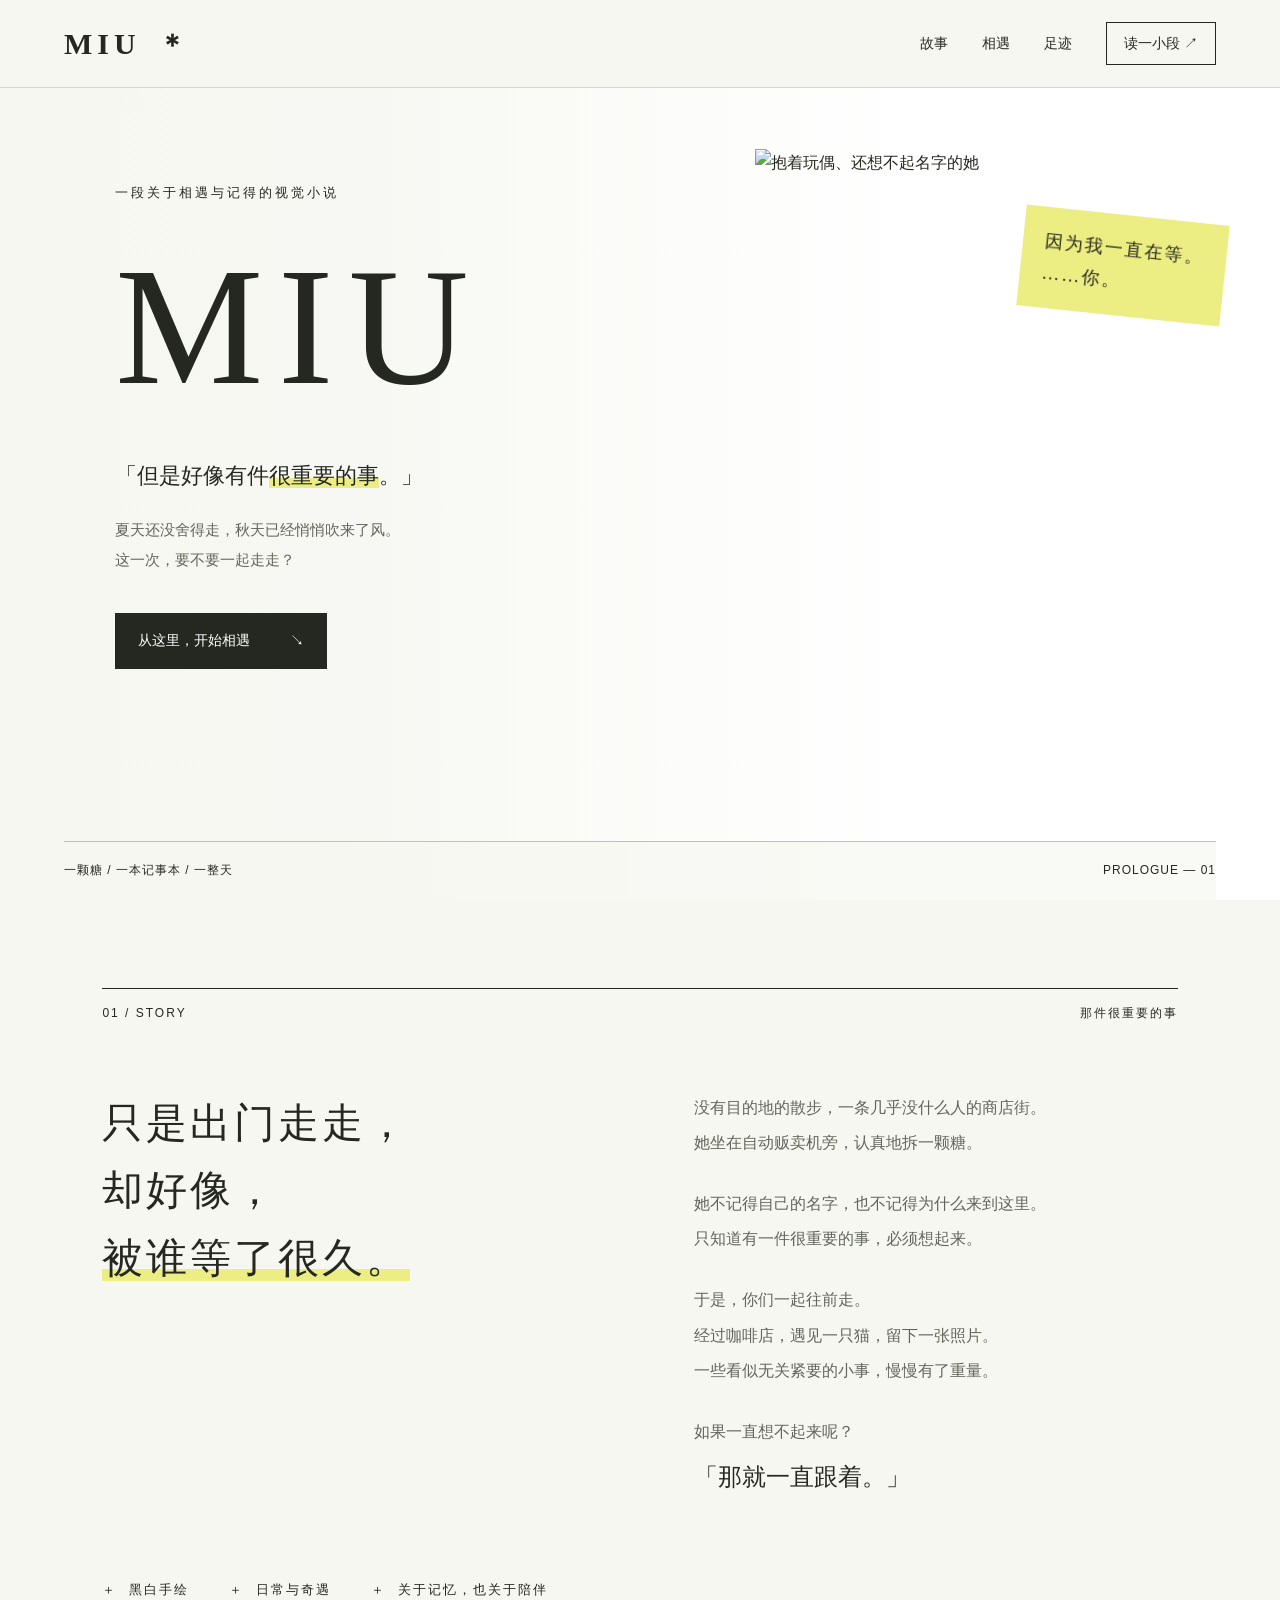
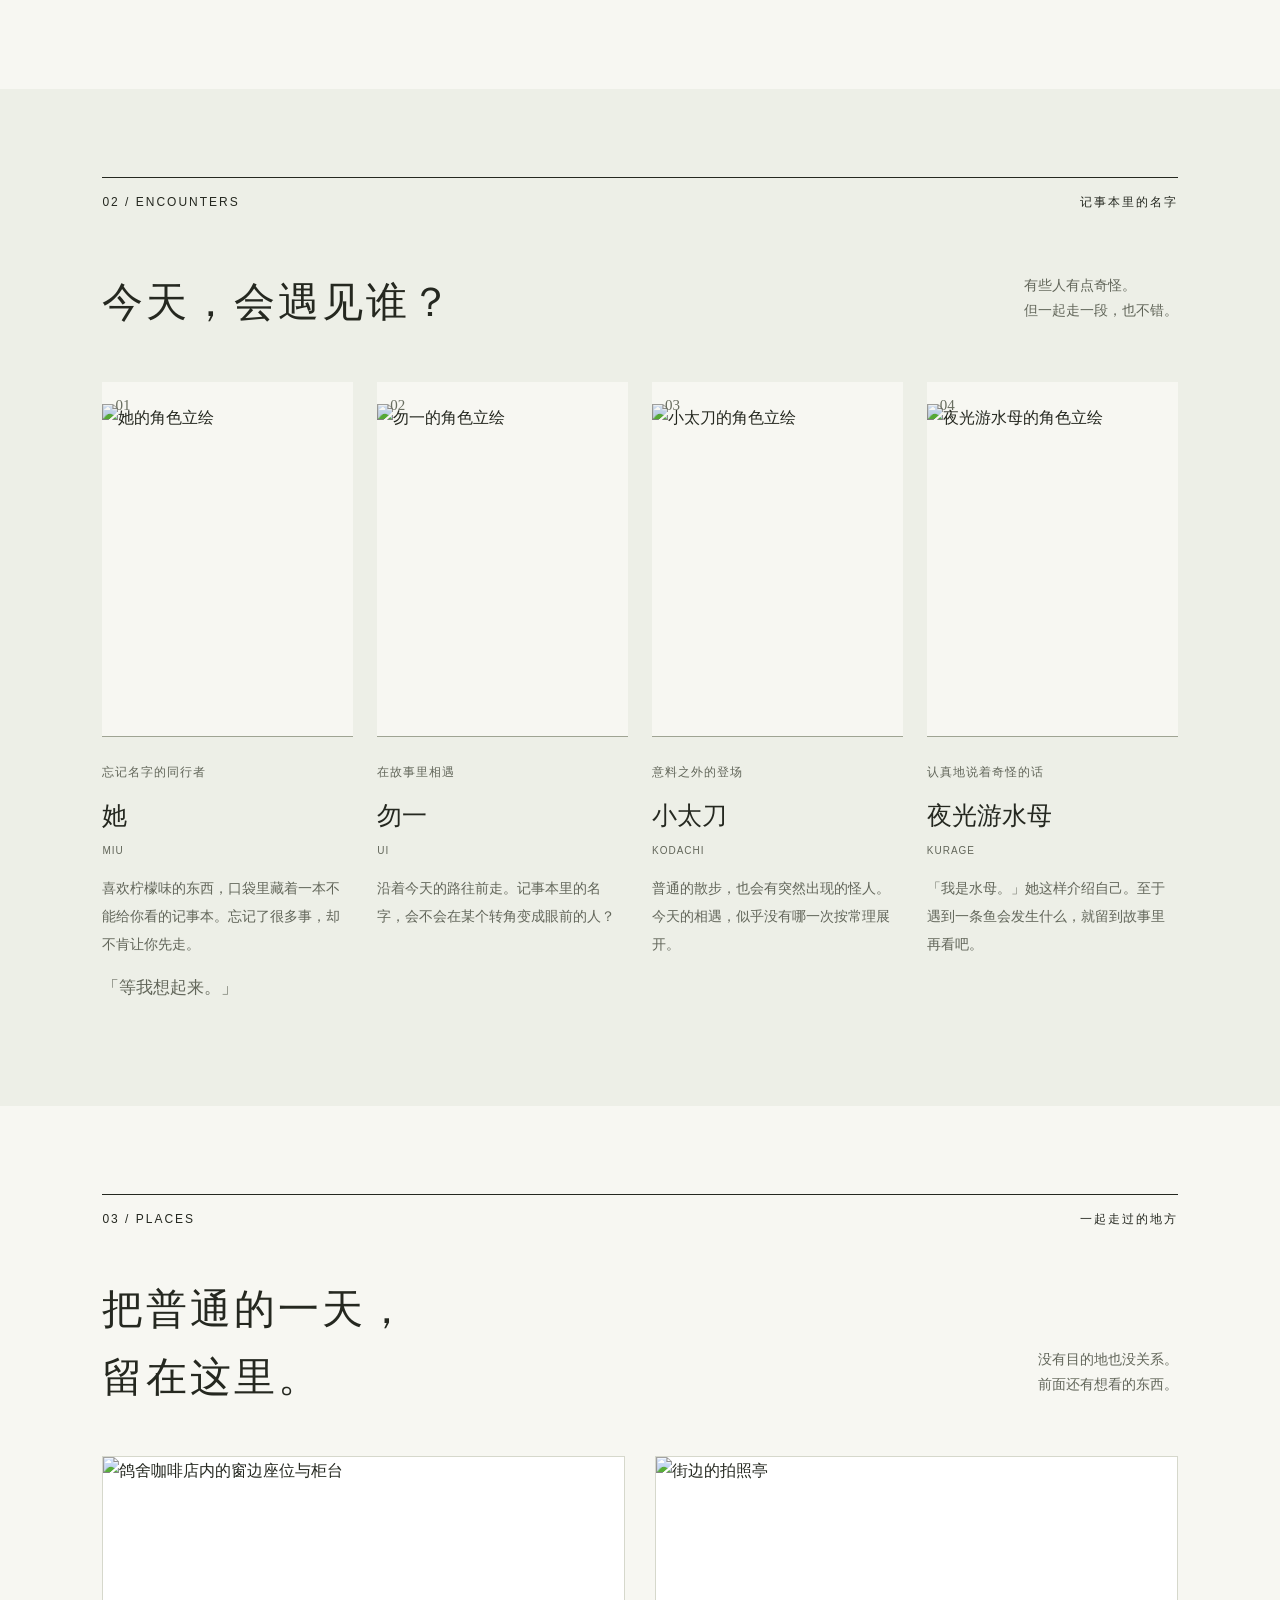
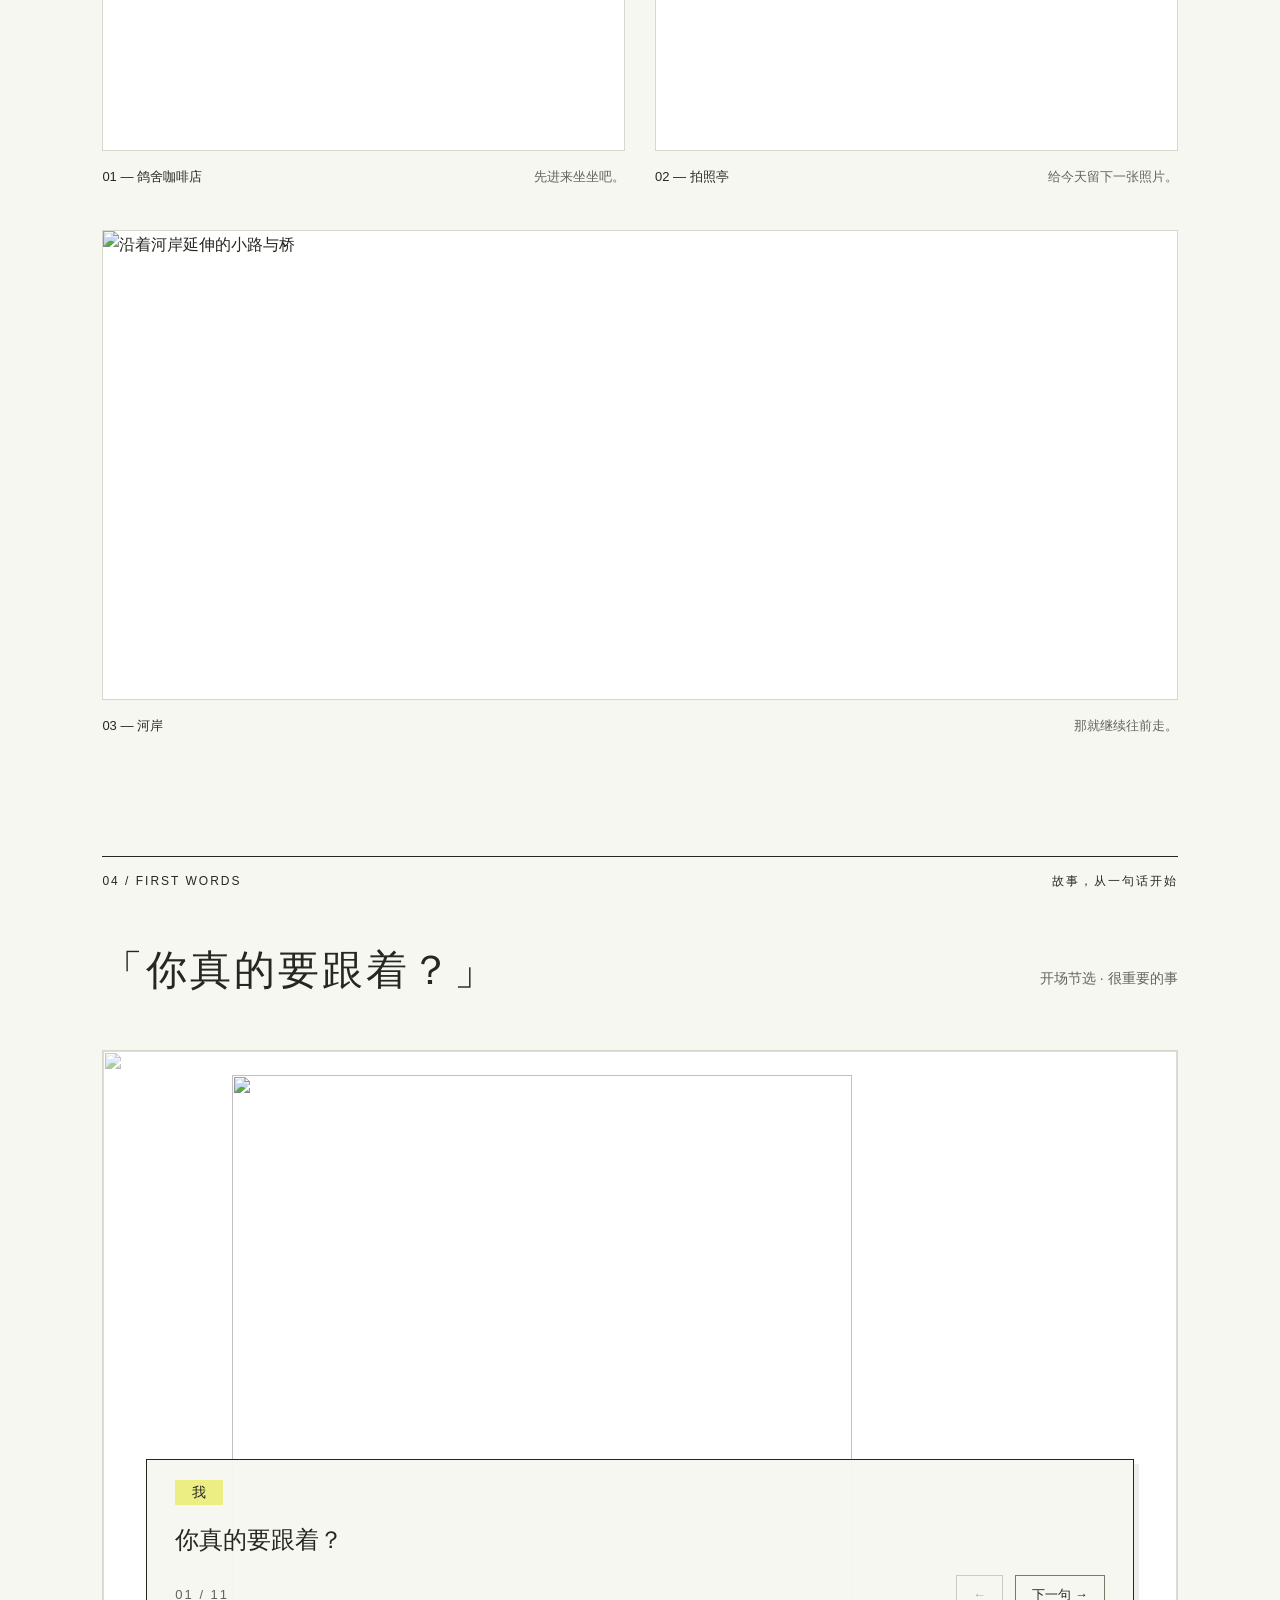
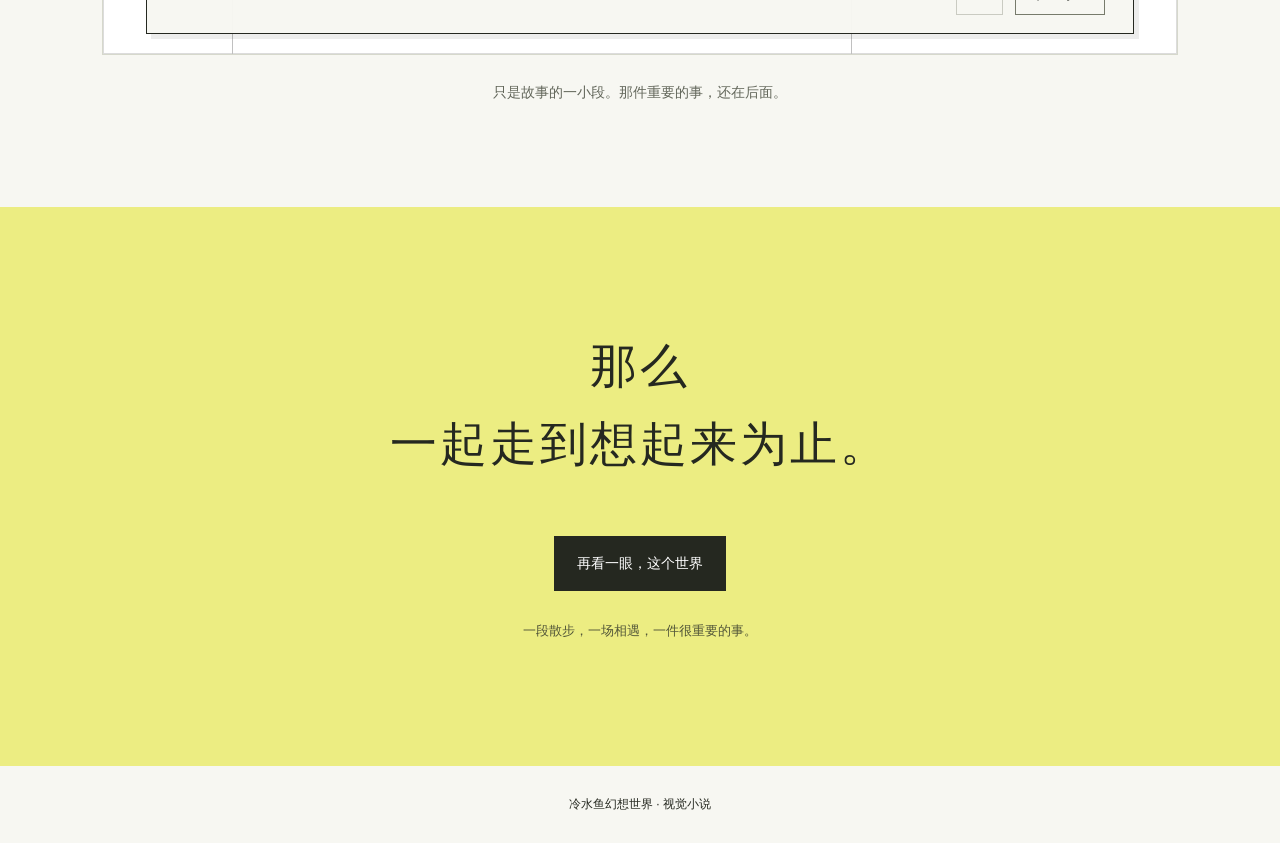
==== index.html @ dcd2b957 "Add MIU promotional website" ====
<!doctype html>
<html lang="zh-CN">
<head>
  <meta charset="UTF-8">
  <meta name="viewport" content="width=device-width, initial-scale=1">
  <meta name="description" content="《MIU》——一颗柠檬糖，一次没有目的地的散步，一件忘记了的、很重要的事。手绘视觉小说宣传页。">
  <meta name="theme-color" content="#f7f7f2">
  <title>MIU · 一件很重要的事</title>
  <link rel="stylesheet" href="style.css">
  <script src="script.js" defer></script>
</head>
<body>
  <a class="skip" href="#story">跳到故事介绍</a>
  <header class="header">
    <a class="brand" href="#home">MIU<i aria-hidden="true">＊</i></a>
    <nav aria-label="主导航"><a href="#story">故事</a><a href="#characters">相遇</a><a href="#scenes">足迹</a><a class="nav-read" href="#excerpt">读一小段 ↗</a></nav>
  </header>
  <main>
    <section class="hero" id="home" aria-labelledby="title">
      <img class="hero-street" src="assets/street.png" alt="安静的手绘商店街" fetchpriority="high" width="2560" height="1440">
      <div class="hero-copy"><p class="eyebrow">一段关于相遇与记得的视觉小说</p><h1 id="title">MIU</h1><p class="hero-line">「但是好像有件<span class="highlight">很重要的事</span>。」</p><p class="hero-sub">夏天还没舍得走，秋天已经悄悄吹来了风。<br>这一次，要不要一起走走？</p><a class="button" href="#story">从这里，开始相遇 <span>↘</span></a></div>
      <div class="hero-character"><span class="speech">因为我一直在等。<br><strong>……你。</strong></span><img src="assets/her.png" alt="抱着玩偶、还想不起名字的她" width="1440" height="2560" fetchpriority="high"></div>
      <div class="hero-bottom"><span>一颗糖 / 一本记事本 / 一整天</span><span>PROLOGUE — 01</span></div>
    </section>

    <section class="story section" id="story">
      <div class="section-label"><span>01 / STORY</span><span>那件很重要的事</span></div>
      <div class="story-grid"><h2>只是出门走走，<br>却好像，<br><em>被谁等了很久。</em></h2><div class="story-text"><p>没有目的地的散步，一条几乎没什么人的商店街。<br>她坐在自动贩卖机旁，认真地拆一颗糖。</p><p>她不记得自己的名字，也不记得为什么来到这里。<br>只知道有一件很重要的事，必须想起来。</p><p>于是，你们一起往前走。<br>经过咖啡店，遇见一只猫，留下一张照片。<br>一些看似无关紧要的小事，慢慢有了重量。</p><p class="story-end">如果一直想不起来呢？<br><strong>「那就一直跟着。」</strong></p></div></div>
      <div class="notes"><span>黑白手绘</span><span>日常与奇遇</span><span>关于记忆，也关于陪伴</span></div>
    </section>

    <section class="characters section" id="characters">
      <div class="section-label"><span>02 / ENCOUNTERS</span><span>记事本里的名字</span></div>
      <div class="section-heading"><h2>今天，会遇见谁？</h2><p>有些人有点奇怪。<br>但一起走一段，也不错。</p></div>
      <div class="character-grid">
        <article class="character"><div class="portrait"><span class="character-number">01</span><img src="assets/her.png" alt="她的角色立绘" width="1440" height="2560" loading="lazy"></div><div class="character-info"><span class="tag">忘记名字的同行者</span><h3>她 <small>MIU</small></h3><p>喜欢柠檬味的东西，口袋里藏着一本不能给你看的记事本。忘记了很多事，却不肯让你先走。</p><blockquote>「等我想起来。」</blockquote></div></article>
        <article class="character"><div class="portrait"><span class="character-number">02</span><img src="assets/wuyi.png" alt="勿一的角色立绘" width="1440" height="2560" loading="lazy"></div><div class="character-info"><span class="tag">在故事里相遇</span><h3>勿一 <small>UI</small></h3><p>沿着今天的路往前走。记事本里的名字，会不会在某个转角变成眼前的人？</p></div></article>
        <article class="character"><div class="portrait"><span class="character-number">03</span><img src="assets/kodachi.png" alt="小太刀的角色立绘" width="1440" height="2560" loading="lazy"></div><div class="character-info"><span class="tag">意料之外的登场</span><h3>小太刀 <small>KODACHI</small></h3><p>普通的散步，也会有突然出现的怪人。今天的相遇，似乎没有哪一次按常理展开。</p></div></article>
        <article class="character"><div class="portrait"><span class="character-number">04</span><img src="assets/jellyfish.png" alt="夜光游水母的角色立绘" width="1440" height="2560" loading="lazy"></div><div class="character-info"><span class="tag">认真地说着奇怪的话</span><h3>夜光游水母 <small>KURAGE</small></h3><p>「我是水母。」她这样介绍自己。至于遇到一条鱼会发生什么，就留到故事里再看吧。</p></div></article>
      </div>
    </section>

    <section class="scenes section" id="scenes">
      <div class="section-label"><span>03 / PLACES</span><span>一起走过的地方</span></div>
      <div class="section-heading"><h2>把普通的一天，<br>留在这里。</h2><p>没有目的地也没关系。<br>前面还有想看的东西。</p></div>
      <div class="scene-grid"><figure><img src="assets/cafe.png" alt="鸽舍咖啡店内的窗边座位与柜台" width="2560" height="1440" loading="lazy"><figcaption><span>01 — 鸽舍咖啡店</span><span>先进来坐坐吧。</span></figcaption></figure><figure><img src="assets/photo-booth.png" alt="街边的拍照亭" width="2560" height="1440" loading="lazy"><figcaption><span>02 — 拍照亭</span><span>给今天留下一张照片。</span></figcaption></figure><figure class="wide-scene"><img src="assets/river.png" alt="沿着河岸延伸的小路与桥" width="2560" height="1440" loading="lazy"><figcaption><span>03 — 河岸</span><span>那就继续往前走。</span></figcaption></figure></div>
    </section>

    <section class="excerpt section" id="excerpt">
      <div class="section-label"><span>04 / FIRST WORDS</span><span>故事，从一句话开始</span></div>
      <div class="section-heading"><h2>「你真的要跟着？」</h2><p>开场节选 · 很重要的事</p></div>
      <div class="novel"><img class="novel-bg" src="assets/street.png" alt="" width="2560" height="1440" loading="lazy"><img class="novel-her" src="assets/her.png" alt="" width="1440" height="2560" loading="lazy"><div class="dialogue"><div aria-live="polite" aria-atomic="true"><span id="speaker">我</span><p id="line">你真的要跟着？</p></div><div class="dialogue-controls"><span id="page">01 / 11</span><button id="previous" type="button" disabled aria-label="上一句">←</button><button id="next" type="button">下一句 →</button></div></div></div>
      <noscript><p>请启用 JavaScript 阅读完整的开场节选：从询问同行，到她决定一直跟着。</p></noscript>
      <p class="excerpt-note">只是故事的一小段。那件重要的事，还在后面。</p>
    </section>
    <section class="ending"><h2>那么<br>一起走到想起来为止。</h2><a class="button" href="#home">再看一眼，这个世界</a><p>一段散步，一场相遇，一件很重要的事。</p></section>
  </main>
  <footer><span>冷水鱼幻想世界 · 视觉小说</span></footer>
</body>
</html>
---- style.css ----
:root{--paper:#f7f7f2;--ink:#252820;--muted:#62665a;--yellow:#eced82;--line:#d6d8cc;--serif:"Songti SC","Noto Serif CJK SC","Source Han Serif SC","SimSun",serif}*{box-sizing:border-box}html{scroll-behavior:smooth;scroll-padding-top:90px}body{margin:0;color:var(--ink);background:var(--paper);font-family:"Microsoft YaHei","PingFang SC",sans-serif;font-size:16px;line-height:1.8}a{color:inherit;text-decoration:none}button{font:inherit;color:inherit;cursor:pointer}a,button{-webkit-tap-highlight-color:transparent}a:focus-visible,button:focus-visible{outline:3px solid #77791d;outline-offset:5px}::selection{background:var(--yellow)}.skip{position:fixed;top:-100px;left:15px;padding:10px;background:var(--yellow);z-index:20}.skip:focus{top:10px}.header{height:88px;padding:0 5%;display:flex;justify-content:space-between;align-items:center;border-bottom:1px solid var(--line);background:var(--paper);position:relative;z-index:3}.brand{font-family:var(--serif);font-weight:bold;font-size:22px;letter-spacing:2px;display:flex;align-items:baseline;gap:5px}.brand span{font-size:15px}.brand i{font-style:normal;font-size:28px;margin-left:12px}nav{display:flex;align-items:center;gap:34px;font-size:14px}nav a:hover{box-shadow:0 2px var(--ink)}.nav-read{border:1px solid var(--ink);padding:8px 17px}.hero{position:relative;min-height:740px;height:calc(100svh - 88px);max-height:1000px;overflow:hidden;background:#fff}.hero-street{position:absolute;width:100%;height:100%;object-fit:cover;opacity:.28;bottom:0}.hero:after{content:"";position:absolute;inset:0;background:linear-gradient(90deg,#f7f7f2 0%,#f7f7f2e8 30%,transparent 72%);pointer-events:none}.hero-copy{position:relative;z-index:2;margin-left:9%;padding-top:80px;width:55%}.eyebrow{font-size:13px;letter-spacing:3px}.hero h1{font-family:var(--serif);font-size:clamp(54px,5.6vw,90px);line-height:1.25;letter-spacing:8px;font-weight:500;margin:32px 0}.hero h1 span{margin-left:1em}.hero h1 b{color:#8c9142;font-weight:400;position:absolute}.hero-line{font-family:var(--serif);font-size:22px;margin:32px 0 20px}.highlight{background:linear-gradient(transparent 60%,var(--yellow) 60%)}.hero-sub{font-size:15px;color:var(--muted);line-height:2}.button{display:inline-flex;justify-content:space-between;gap:40px;padding:14px 22px;background:var(--ink);color:white;font-size:14px;margin-top:23px;border:1px solid var(--ink);transition:background .2s,color .2s}.button:hover{background:var(--yellow);color:var(--ink)}.hero-character{position:absolute;right:7%;bottom:20px;width:34%;height:90%;z-index:1}.hero-character>img{height:100%;width:100%;object-fit:contain;object-position:center bottom;mix-blend-mode:multiply}.speech{position:absolute;right:-8%;top:9%;font-family:var(--serif);font-size:18px;letter-spacing:2px;transform:rotate(6deg);background:var(--yellow);padding:18px 22px;z-index:2}.speech strong{font-weight:400}.hero-bottom{position:absolute;bottom:0;left:5%;right:5%;z-index:2;display:flex;justify-content:space-between;padding:18px 0;border-top:1px solid #9999;font-size:12px;letter-spacing:1px;background:#f7f7f2b8}.section{padding:88px 8%;scroll-margin-top:0}.section-label{display:flex;justify-content:space-between;border-top:1px solid var(--ink);padding-top:14px;font-size:12px;letter-spacing:2px}.story-grid{display:grid;grid-template-columns:1fr 1fr;gap:10%;margin-top:65px}h2{font-family:var(--serif);font-size:clamp(30px,3.2vw,46px);font-weight:400;line-height:1.65;margin:0;letter-spacing:3px}h2 em{font-style:normal;background:linear-gradient(transparent 73%,var(--yellow) 73%)}.story-text{color:var(--muted);font-size:16px}.story-text p:first-child{margin-top:0}.story-text p{margin-bottom:26px;line-height:2.2}.story-end strong{color:var(--ink);font-family:var(--serif);font-size:24px;line-height:2.4;font-weight:400}.notes{display:flex;gap:40px;margin-top:45px;font-size:13px;letter-spacing:2px}.notes span:before{content:"＋";margin-right:12px}.characters{background:#edefe7}.section-heading{display:flex;align-items:end;justify-content:space-between;gap:30px;margin:45px 0}.section-heading p{color:var(--muted);font-size:14px}.character-grid{display:grid;grid-template-columns:repeat(4,minmax(0,1fr));gap:24px}.portrait{height:355px;position:relative;overflow:hidden;border-bottom:1px solid #9fa493;background:#f7f7f2}.portrait img{width:100%;height:auto;mix-blend-mode:multiply;position:absolute;top:22px;transition:transform .4s}.character:hover .portrait img{transform:translateY(-7px)}.character-number{position:absolute;top:10px;left:13px;font-family:var(--serif);color:#686d5f;font-size:15px;z-index:1}.character-info{padding-top:20px}.tag{font-size:12px;color:var(--muted);letter-spacing:1px}h3{font-family:var(--serif);font-size:25px;font-weight:400;margin:7px 0 14px}h3 small{font-family:Arial,sans-serif;font-size:10px;letter-spacing:1px;display:block;color:var(--muted);margin-top:4px}.character-info p{font-size:14px;color:var(--muted);line-height:2}.character-info blockquote{margin:15px 0;font-family:var(--serif);font-size:17px}.scene-grid{display:grid;grid-template-columns:1fr 1fr;gap:42px 30px}figure{margin:0}figure img{display:block;width:100%;height:auto;border:1px solid var(--line);background:white}figcaption{display:flex;justify-content:space-between;gap:12px;margin-top:14px;font-size:13px}figcaption span+span{color:var(--muted)}.wide-scene{grid-column:1/-1}.wide-scene img{max-height:470px;object-fit:cover;object-position:center 60%}.excerpt{padding-top:30px}.novel{position:relative;aspect-ratio:16/9;min-height:400px;overflow:hidden;background:#fff;border:1px solid var(--line)}.novel-bg{width:100%;height:100%;position:absolute;object-fit:cover;opacity:.55}.novel-her{position:absolute;height:135%;width:76%;object-fit:contain;top:4%;left:12%}.dialogue{position:absolute;bottom:20px;left:4%;right:4%;padding:18px 28px;background:#f7f7f2f5;border:1px solid var(--ink);box-shadow:5px 5px 0 #25282015}.dialogue #speaker{display:inline-block;background:var(--yellow);padding:0 17px;font-size:14px}.dialogue #line{font-family:var(--serif);font-size:24px;margin:12px 0;min-height:44px}.dialogue-controls{display:flex;justify-content:end;align-items:center;gap:12px;font-size:13px}.dialogue-controls>span{margin-right:auto;letter-spacing:2px;color:var(--muted)}.dialogue button{background:transparent;border:1px solid #777b6c;padding:6px 16px;min-height:40px}.dialogue button:hover:not(:disabled){background:var(--yellow)}.dialogue button:disabled{opacity:.35;cursor:default}.excerpt-note{text-align:center;color:var(--muted);font-size:14px;margin-top:25px}.ending{text-align:center;padding:90px 24px 110px;background:var(--yellow)}.ending h2{margin:30px 0;font-size:clamp(32px,3.7vw,52px)}.ending p{font-size:13px;margin-top:28px;color:#535739}footer{padding:28px 5%;display:flex;justify-content:space-between;gap:20px;font-size:12px}footer>a{font-family:var(--serif);font-size:16px}
@media(min-width:1600px){.section{padding-left:max(8%,calc((100% - 1340px)/2));padding-right:max(8%,calc((100% - 1340px)/2))}.portrait{height:420px}}
@media(max-width:1000px){.header{padding:0 4%}nav{gap:20px}.hero-copy{margin-left:6%;padding-top:80px;width:64%}.hero-character{right:-7%;width:48%;height:77%}.speech{right:18%;top:-4%;font-size:14px}.hero h1{font-size:64px}.character-grid{grid-template-columns:repeat(2,minmax(0,1fr));gap:40px 25px}.portrait{height:410px}.portrait img{width:88%;left:6%}.section{padding:65px 6%}.story-grid{gap:6%}.story-text br{display:none}}
@media(max-width:640px){.header{height:auto;min-height:90px;flex-wrap:wrap;justify-content:center;padding:12px 15px;gap:8px}.brand{font-size:18px}.brand span{font-size:13px}.brand i{font-size:20px}nav{width:100%;justify-content:center;gap:27px;font-size:12px}.nav-read{padding:2px 8px}.hero{height:850px;min-height:0;max-height:none}.hero-copy{padding-top:30px;margin-left:7%;width:86%}.hero h1{font-size:49px;letter-spacing:5px;margin:22px 0}.hero h1 span{margin-left:.5em}.eyebrow{font-size:12px;letter-spacing:2px}.hero-line{font-size:18px;margin-top:20px}.hero-sub{font-size:13px}.button{margin-top:14px;padding:11px 18px;font-size:13px}.hero-character{height:420px;bottom:32px;width:66%;right:-1%}.speech{right:auto;left:-36%;top:32%;font-size:14px;padding:15px}.hero-street{height:55%;bottom:0;opacity:.4}.hero:after{background:linear-gradient(#f7f7f2 20%,#f7f7f200 70%)}.hero-bottom{font-size:11px;padding:12px 0}.hero-bottom>span:last-child{display:none}.section{padding:48px 6%}.section-label{font-size:11px;letter-spacing:1px}.story-grid{grid-template-columns:1fr;gap:25px;margin-top:30px}h2{font-size:30px}.story-text{font-size:15px}.notes{gap:12px;flex-wrap:wrap;margin-top:18px;font-size:11px;letter-spacing:0}.notes span:before{margin-right:4px}.section-heading{align-items:start;flex-direction:column;gap:12px;margin:30px 0}.section-heading p{margin:0}.portrait{height:260px}.portrait img{width:115%;left:-7.5%}.character-grid{gap:25px 15px}h3{font-size:22px}.tag{font-size:11px}.character-info p{font-size:13px}.scene-grid{grid-template-columns:1fr;gap:28px}.wide-scene{grid-column:auto}.wide-scene img{max-height:none}figcaption{font-size:12px}.novel{aspect-ratio:auto;height:490px;min-height:0}.novel-bg{object-position:45%}.novel-her{height:105%;width:110%;left:-5%}.dialogue{bottom:12px;padding:14px;left:3%;right:3%}.dialogue #line{font-size:20px;min-height:60px}.dialogue-controls{gap:8px}.dialogue button{padding:6px 12px}.excerpt-note{font-size:12px}.ending{padding:65px 20px}.ending h2{font-size:32px}footer{flex-wrap:wrap;justify-content:center;font-size:11px}footer>a{width:100%;text-align:center}}
.brand{font-family:Georgia,"Times New Roman",serif;font-size:30px;letter-spacing:5px}.hero h1{font-family:Georgia,"Times New Roman",serif;font-size:clamp(110px,13vw,200px);line-height:1.15;letter-spacing:.09em;margin:28px 0 32px}.ending>.eyebrow{font-family:Georgia,"Times New Roman",serif;font-size:24px;letter-spacing:6px}
@media(max-width:640px){.brand{font-size:25px}.hero h1{font-size:100px;margin:18px 0 25px}.dialogue #line{font-size:18px;line-height:1.8;min-height:66px}}
.character-info blockquote{font-family:"Microsoft YaHei","微软雅黑",sans-serif;color:var(--muted)}.dialogue #speaker[hidden]{display:none}footer{justify-content:center}
@media(prefers-reduced-motion:reduce){html{scroll-behavior:auto}*{transition:none!important}}
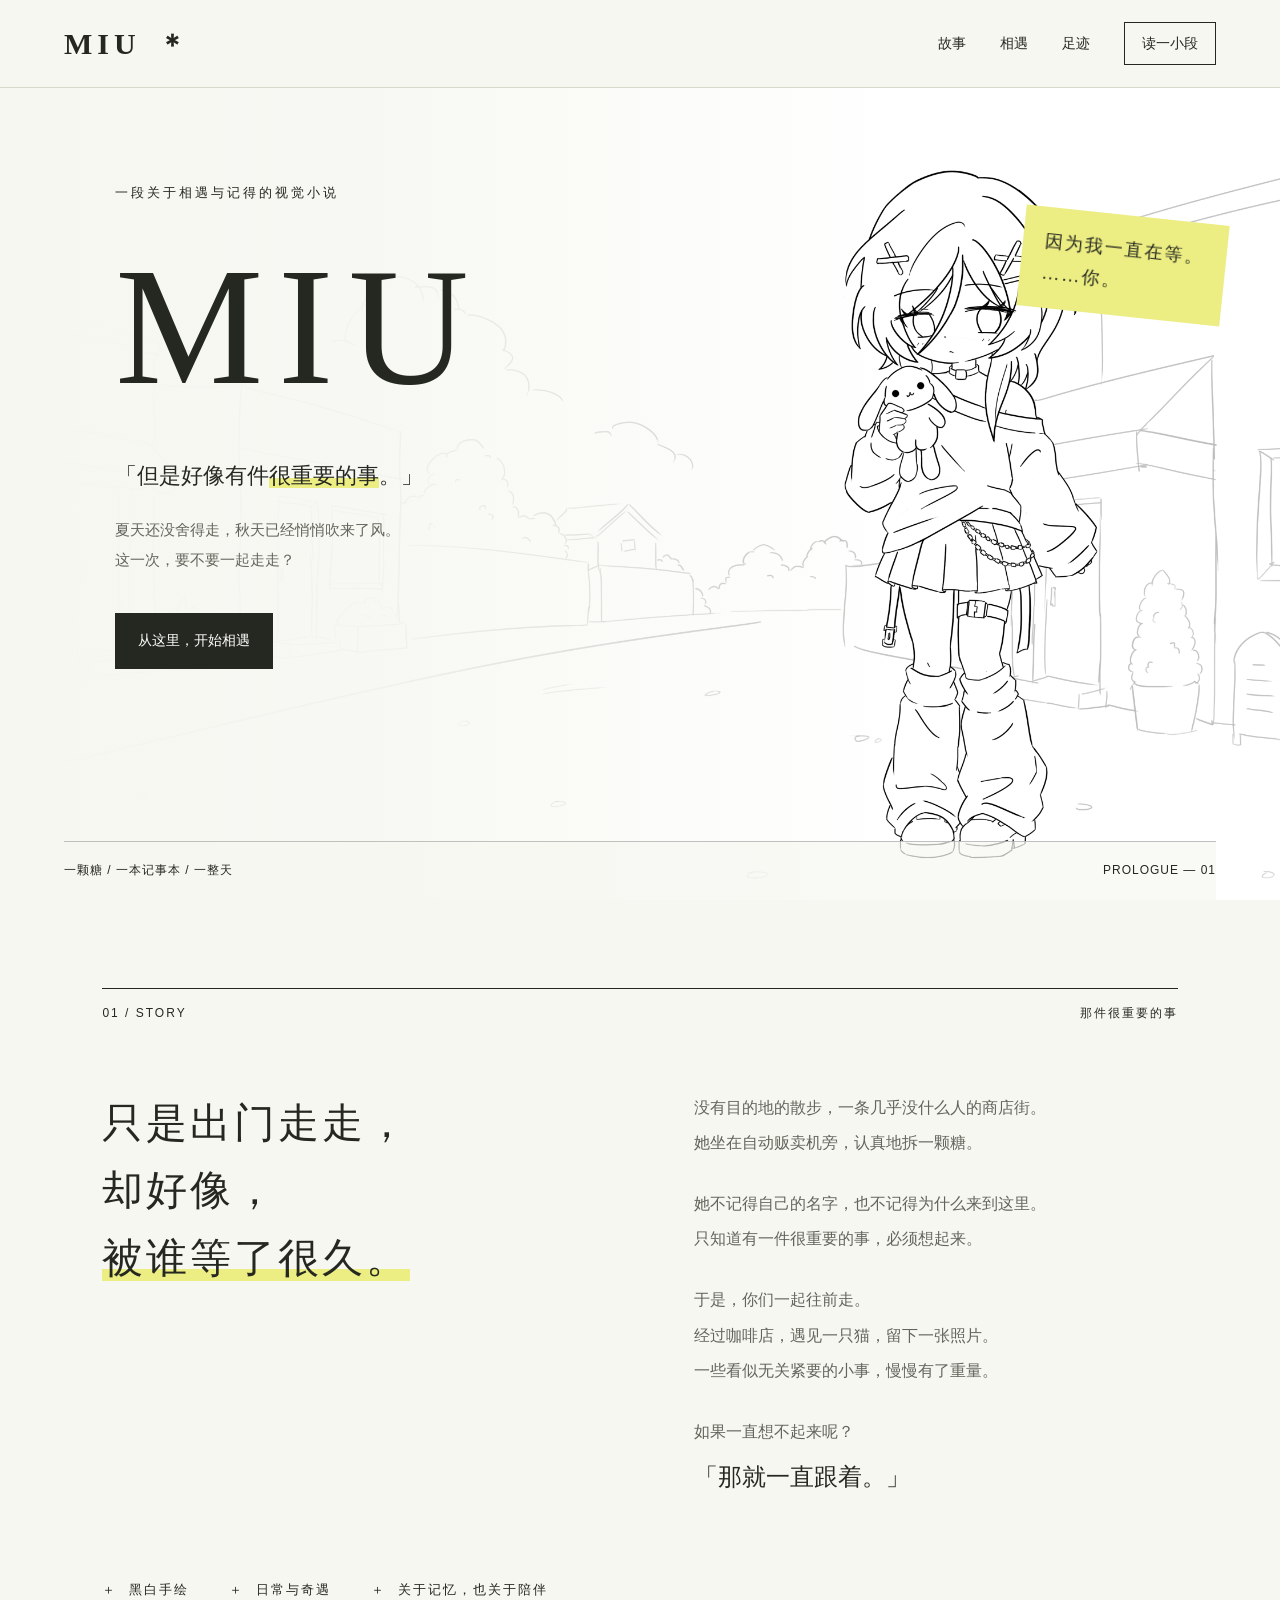
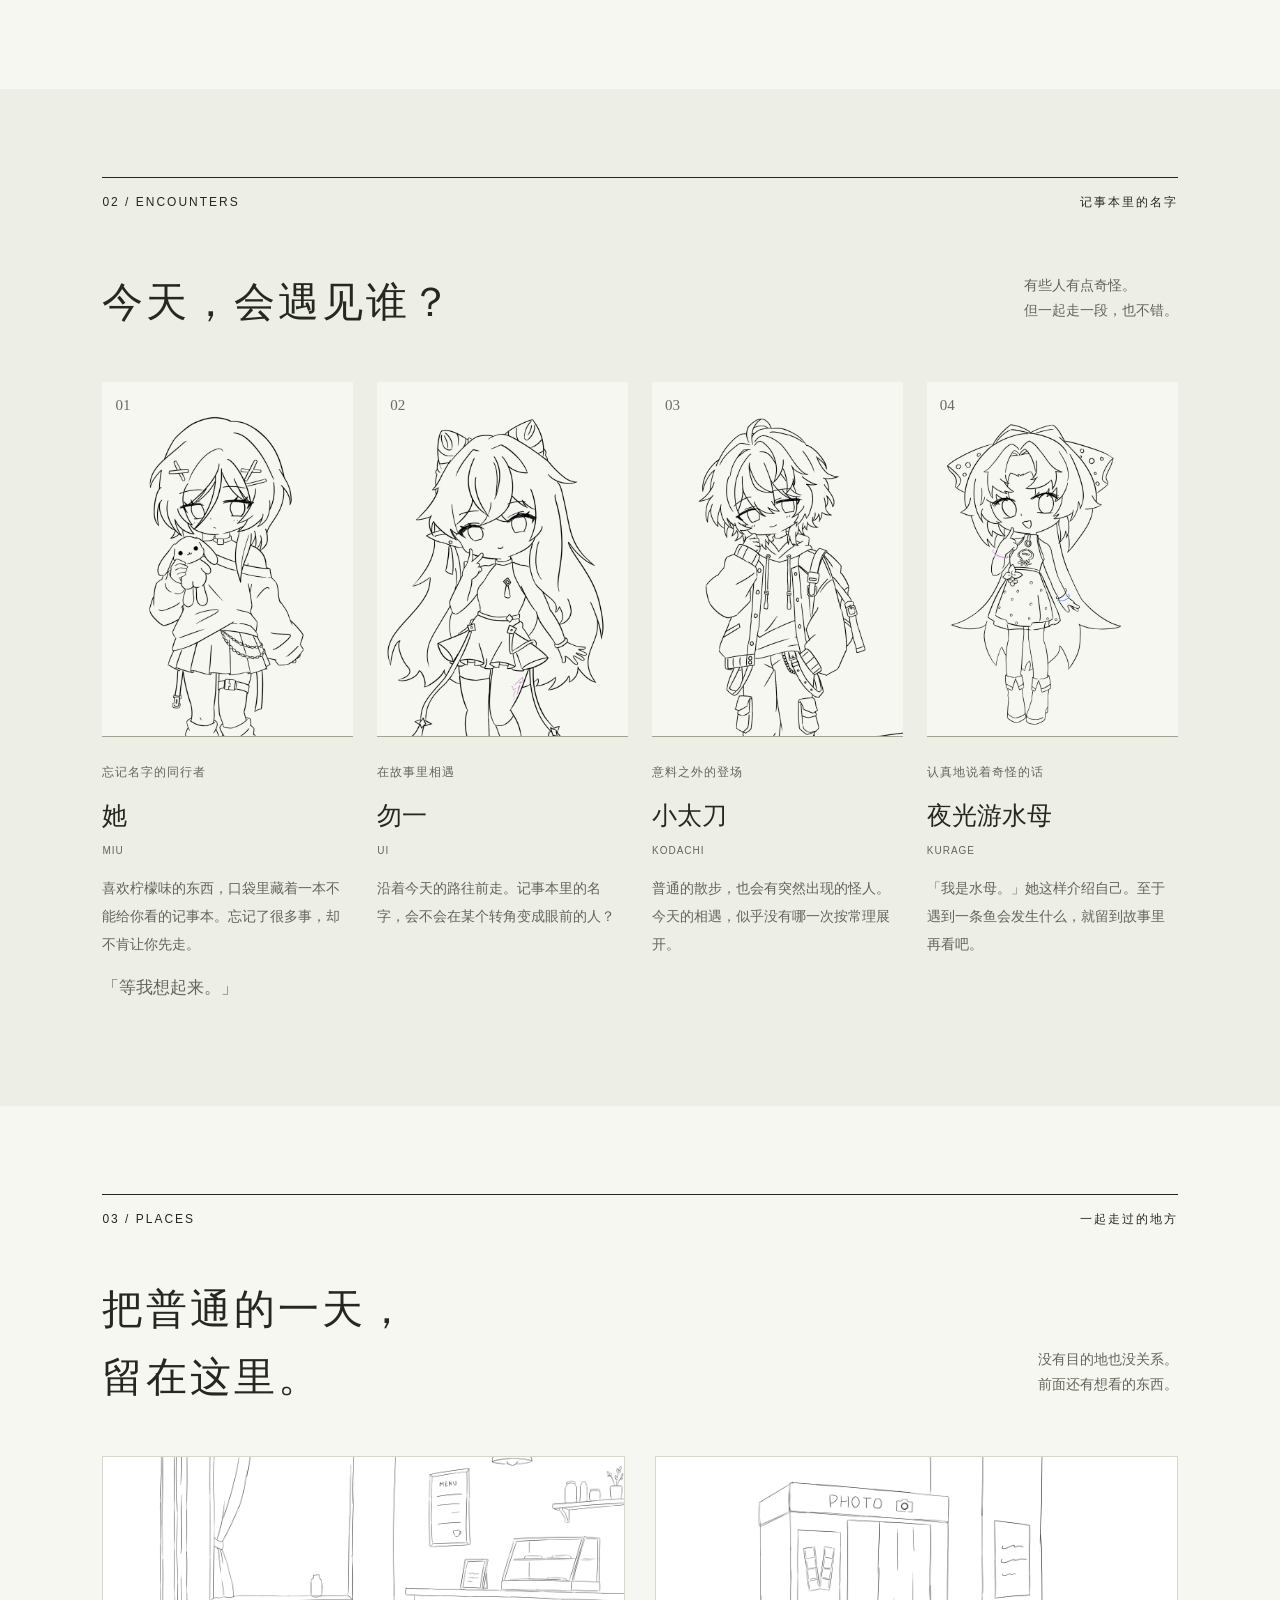
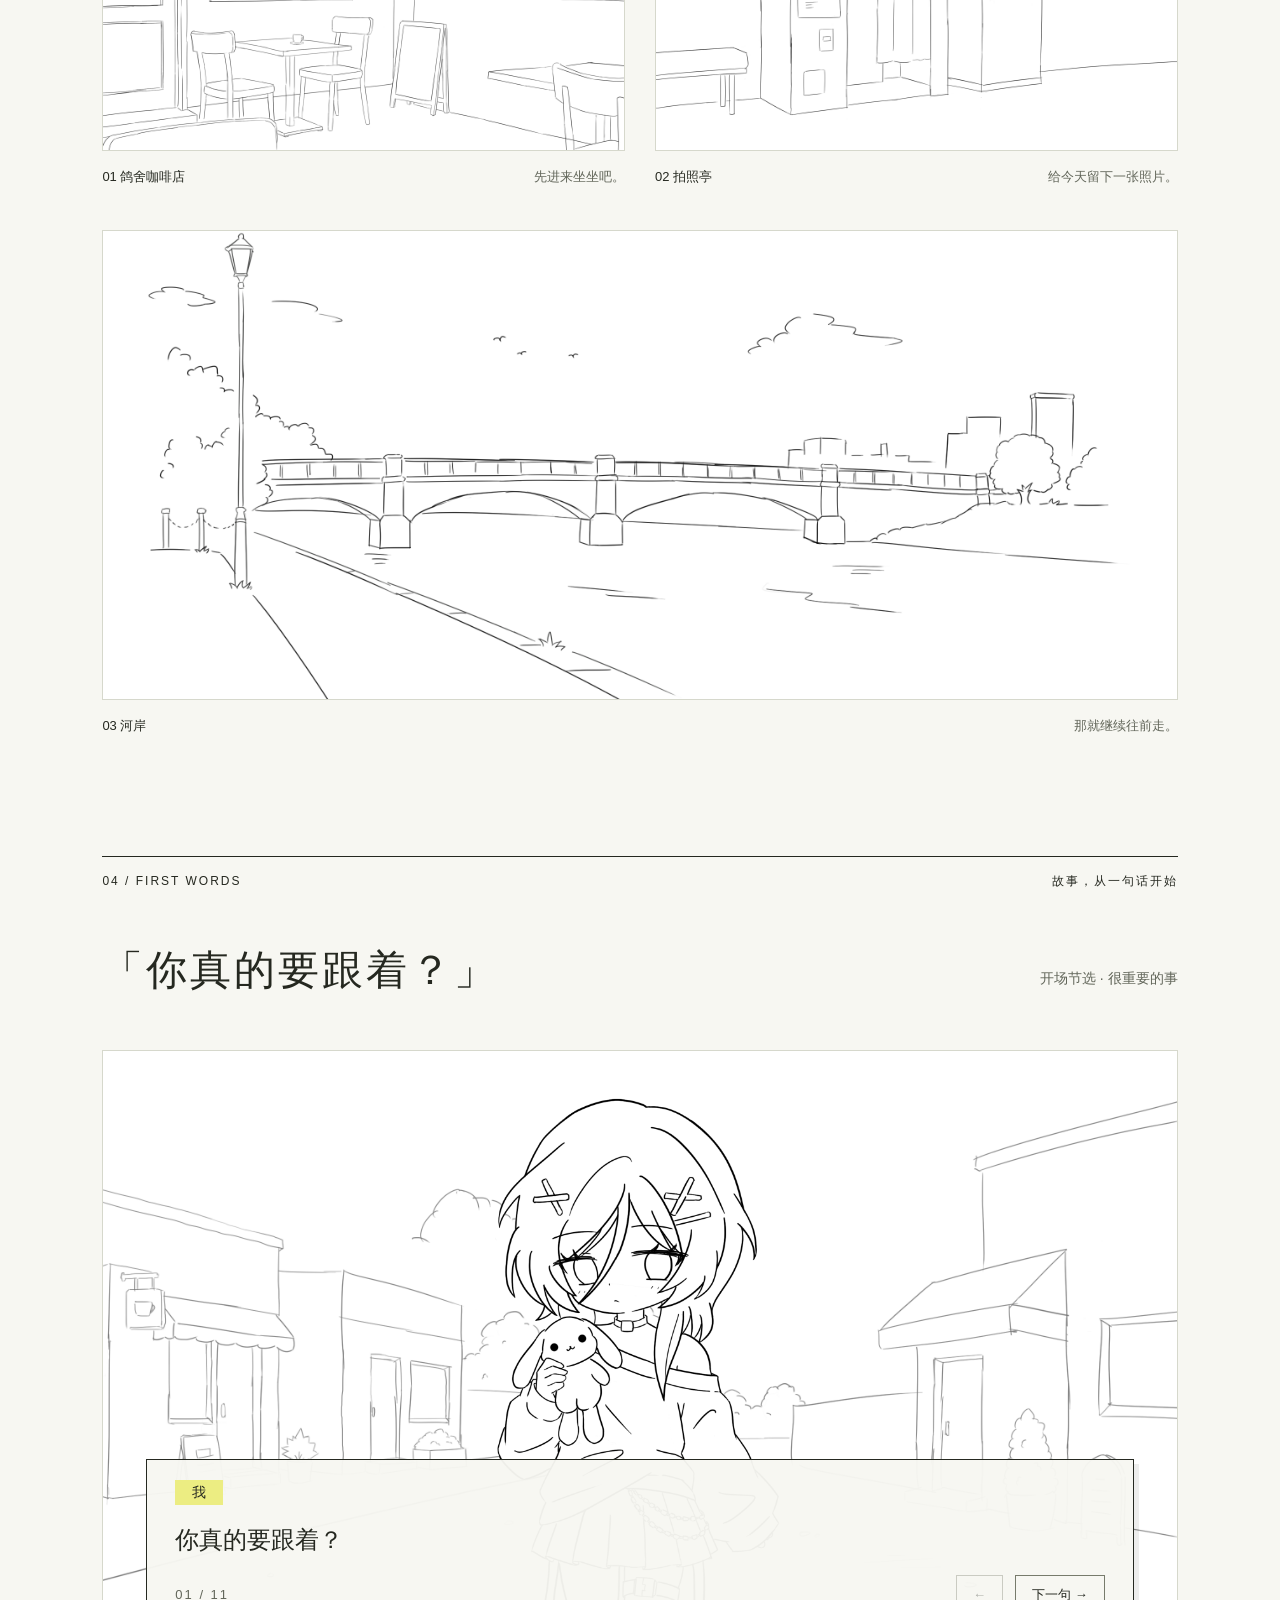
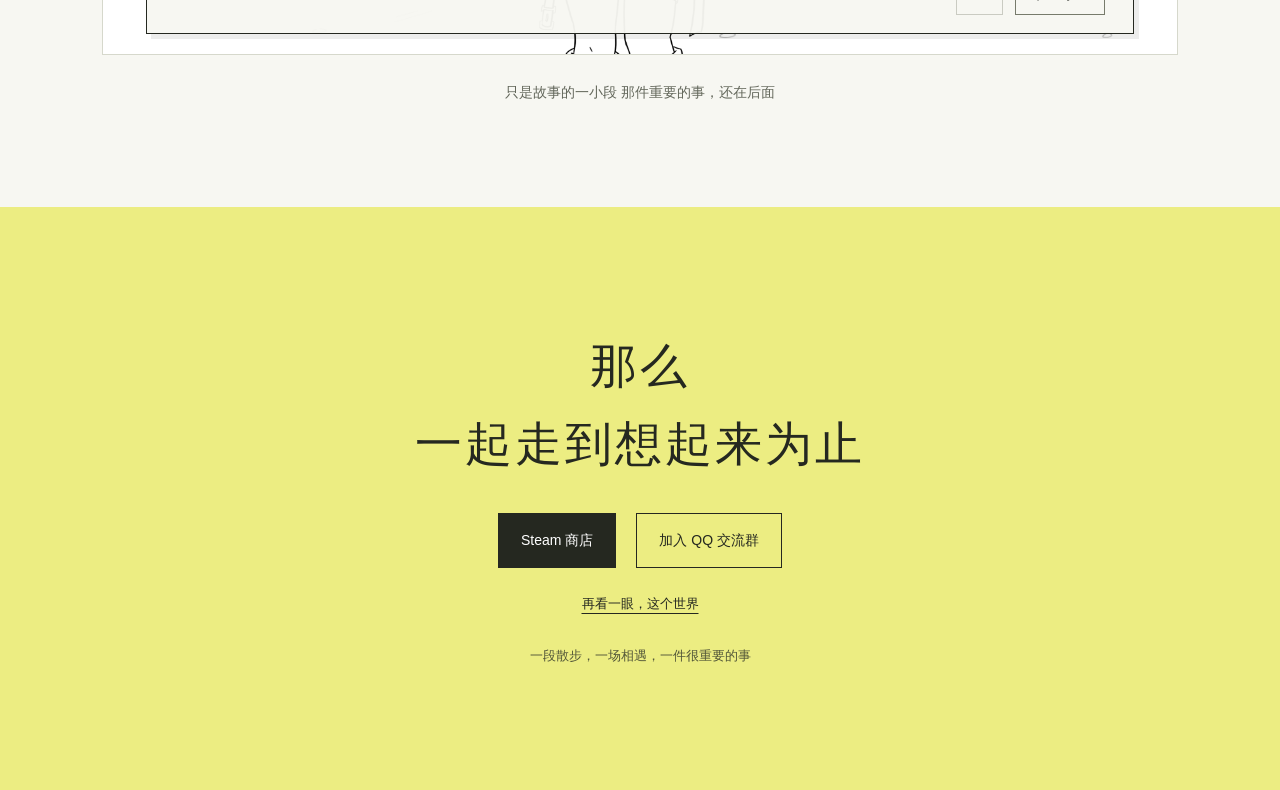
==== commit debea5a0: "Refine MIU promo copy and add Steam and QQ links" ====
--- a/index.html
+++ b/index.html
@@ -13,12 +13,12 @@
   <a class="skip" href="#story">跳到故事介绍</a>
   <header class="header">
     <a class="brand" href="#home">MIU<i aria-hidden="true">＊</i></a>
-    <nav aria-label="主导航"><a href="#story">故事</a><a href="#characters">相遇</a><a href="#scenes">足迹</a><a class="nav-read" href="#excerpt">读一小段 ↗</a></nav>
+    <nav aria-label="主导航"><a href="#story">故事</a><a href="#characters">相遇</a><a href="#scenes">足迹</a><a class="nav-read" href="#excerpt">读一小段</a></nav>
   </header>
   <main>
     <section class="hero" id="home" aria-labelledby="title">
       <img class="hero-street" src="assets/street.png" alt="安静的手绘商店街" fetchpriority="high" width="2560" height="1440">
-      <div class="hero-copy"><p class="eyebrow">一段关于相遇与记得的视觉小说</p><h1 id="title">MIU</h1><p class="hero-line">「但是好像有件<span class="highlight">很重要的事</span>。」</p><p class="hero-sub">夏天还没舍得走，秋天已经悄悄吹来了风。<br>这一次，要不要一起走走？</p><a class="button" href="#story">从这里，开始相遇 <span>↘</span></a></div>
+      <div class="hero-copy"><p class="eyebrow">一段关于相遇与记得的视觉小说</p><h1 id="title">MIU</h1><p class="hero-line">「但是好像有件<span class="highlight">很重要的事</span>。」</p><p class="hero-sub">夏天还没舍得走，秋天已经悄悄吹来了风。<br>这一次，要不要一起走走？</p><a class="button" href="#story">从这里，开始相遇</a></div>
       <div class="hero-character"><span class="speech">因为我一直在等。<br><strong>……你。</strong></span><img src="assets/her.png" alt="抱着玩偶、还想不起名字的她" width="1440" height="2560" fetchpriority="high"></div>
       <div class="hero-bottom"><span>一颗糖 / 一本记事本 / 一整天</span><span>PROLOGUE — 01</span></div>
     </section>
@@ -43,7 +43,7 @@
     <section class="scenes section" id="scenes">
       <div class="section-label"><span>03 / PLACES</span><span>一起走过的地方</span></div>
       <div class="section-heading"><h2>把普通的一天，<br>留在这里。</h2><p>没有目的地也没关系。<br>前面还有想看的东西。</p></div>
-      <div class="scene-grid"><figure><img src="assets/cafe.png" alt="鸽舍咖啡店内的窗边座位与柜台" width="2560" height="1440" loading="lazy"><figcaption><span>01 — 鸽舍咖啡店</span><span>先进来坐坐吧。</span></figcaption></figure><figure><img src="assets/photo-booth.png" alt="街边的拍照亭" width="2560" height="1440" loading="lazy"><figcaption><span>02 — 拍照亭</span><span>给今天留下一张照片。</span></figcaption></figure><figure class="wide-scene"><img src="assets/river.png" alt="沿着河岸延伸的小路与桥" width="2560" height="1440" loading="lazy"><figcaption><span>03 — 河岸</span><span>那就继续往前走。</span></figcaption></figure></div>
+      <div class="scene-grid"><figure><img src="assets/cafe.png" alt="鸽舍咖啡店内的窗边座位与柜台" width="2560" height="1440" loading="lazy"><figcaption><span>01 鸽舍咖啡店</span><span>先进来坐坐吧。</span></figcaption></figure><figure><img src="assets/photo-booth.png" alt="街边的拍照亭" width="2560" height="1440" loading="lazy"><figcaption><span>02 拍照亭</span><span>给今天留下一张照片。</span></figcaption></figure><figure class="wide-scene"><img src="assets/river.png" alt="沿着河岸延伸的小路与桥" width="2560" height="1440" loading="lazy"><figcaption><span>03 河岸</span><span>那就继续往前走。</span></figcaption></figure></div>
     </section>
 
     <section class="excerpt section" id="excerpt">
@@ -51,11 +51,10 @@
       <div class="section-heading"><h2>「你真的要跟着？」</h2><p>开场节选 · 很重要的事</p></div>
       <div class="novel"><img class="novel-bg" src="assets/street.png" alt="" width="2560" height="1440" loading="lazy"><img class="novel-her" src="assets/her.png" alt="" width="1440" height="2560" loading="lazy"><div class="dialogue"><div aria-live="polite" aria-atomic="true"><span id="speaker">我</span><p id="line">你真的要跟着？</p></div><div class="dialogue-controls"><span id="page">01 / 11</span><button id="previous" type="button" disabled aria-label="上一句">←</button><button id="next" type="button">下一句 →</button></div></div></div>
       <noscript><p>请启用 JavaScript 阅读完整的开场节选：从询问同行，到她决定一直跟着。</p></noscript>
-      <p class="excerpt-note">只是故事的一小段。那件重要的事，还在后面。</p>
+      <p class="excerpt-note">只是故事的一小段 那件重要的事，还在后面</p>
     </section>
-    <section class="ending"><h2>那么<br>一起走到想起来为止。</h2><a class="button" href="#home">再看一眼，这个世界</a><p>一段散步，一场相遇，一件很重要的事。</p></section>
+    <section class="ending"><h2>那么<br>一起走到想起来为止</h2><div class="ending-links"><a class="button" href="https://store.steampowered.com/app/5324860/MIU/" target="_blank" rel="noopener noreferrer">Steam 商店</a><a class="button button-outline" href="https://miu.kodachi.top/qq" target="_blank" rel="noopener noreferrer">加入 QQ 交流群</a><a class="ending-reread" href="#home">再看一眼，这个世界</a></div><p>一段散步，一场相遇，一件很重要的事</p></section>
   </main>
-  <footer><span>冷水鱼幻想世界 · 视觉小说</span></footer>
 </body>
 </html>
 
--- a/style.css
+++ b/style.css
@@ -7,3 +7,5 @@
 .character-info blockquote{font-family:"Microsoft YaHei","微软雅黑",sans-serif;color:var(--muted)}.dialogue #speaker[hidden]{display:none}footer{justify-content:center}
 @media(prefers-reduced-motion:reduce){html{scroll-behavior:auto}*{transition:none!important}}
 
+
+.ending-links{display:flex;justify-content:center;align-items:center;flex-wrap:wrap;gap:16px 20px}.ending-links .button{margin-top:0;justify-content:center}.button-outline{background:transparent;color:var(--ink)}.button-outline:hover{background:var(--ink);color:var(--yellow)}.ending-reread{flex-basis:100%;width:fit-content;font-size:13px;text-decoration:underline;text-underline-offset:5px;margin-top:8px}
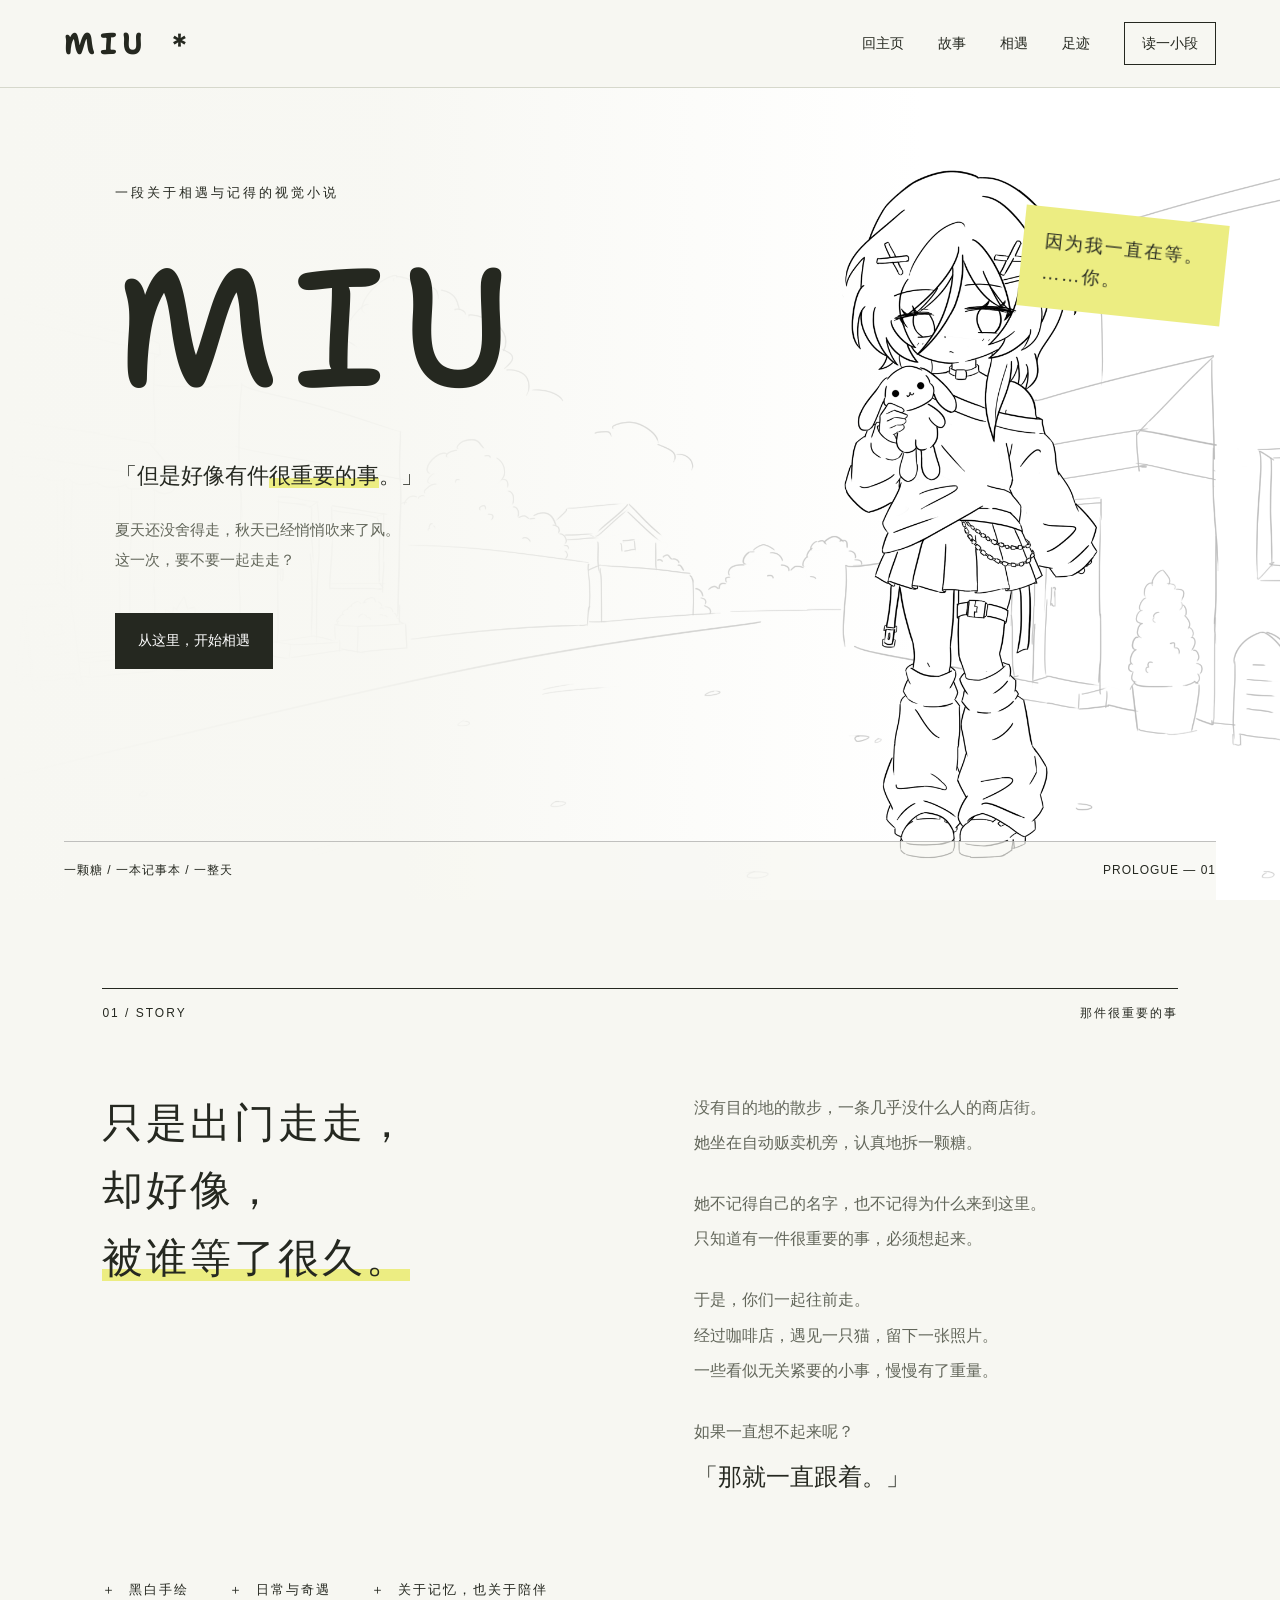
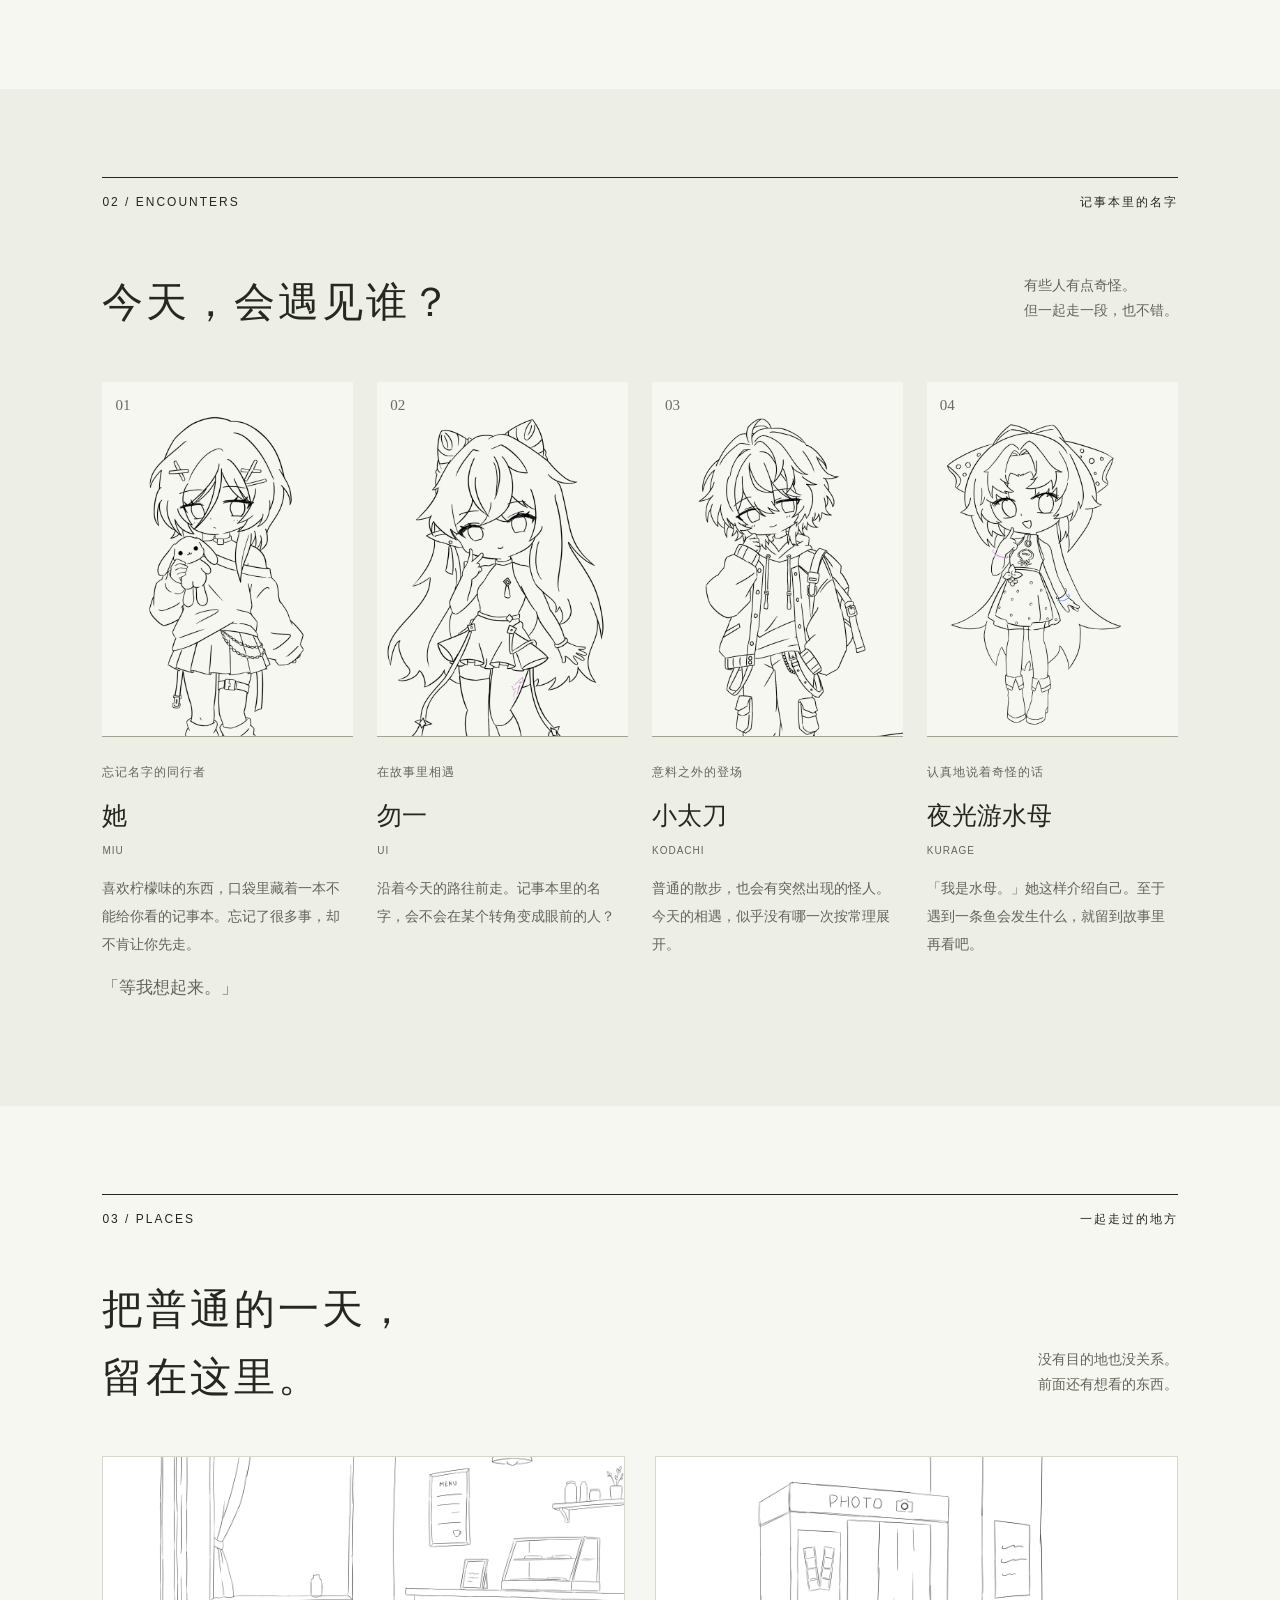
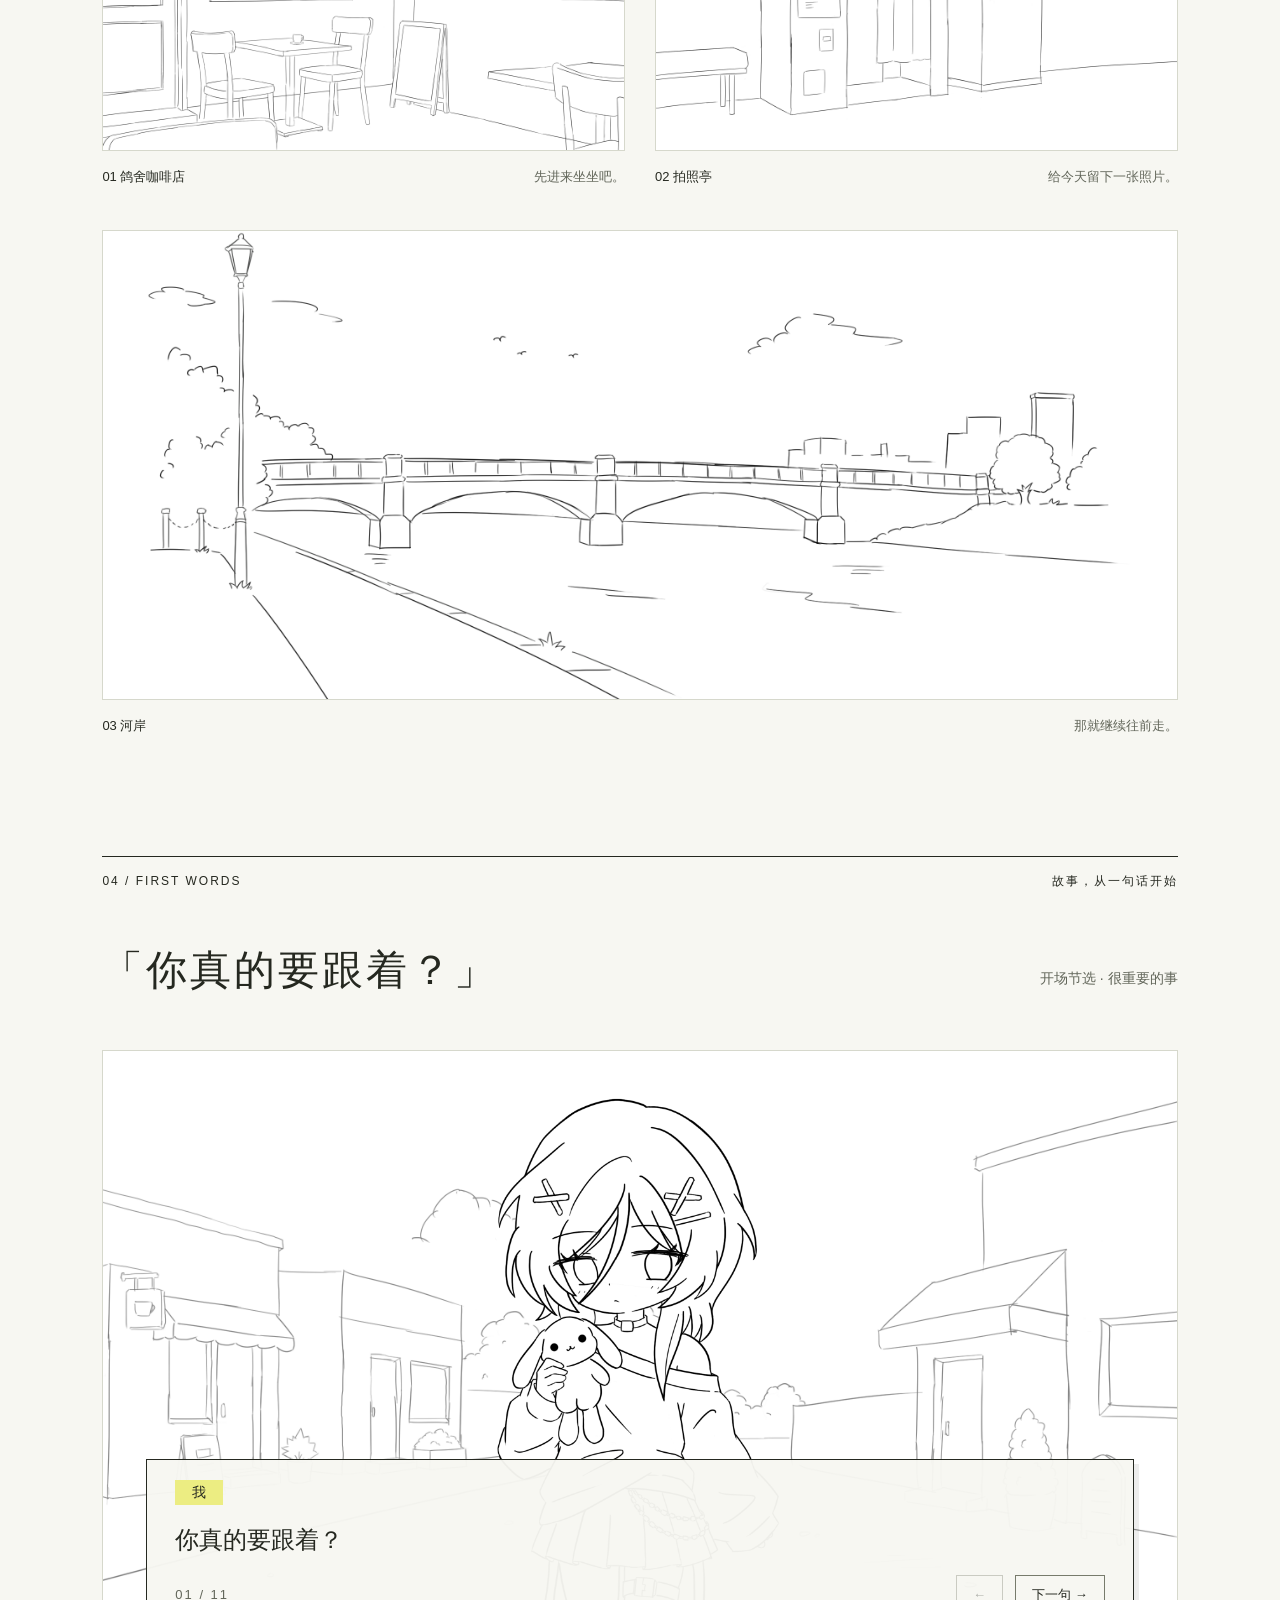
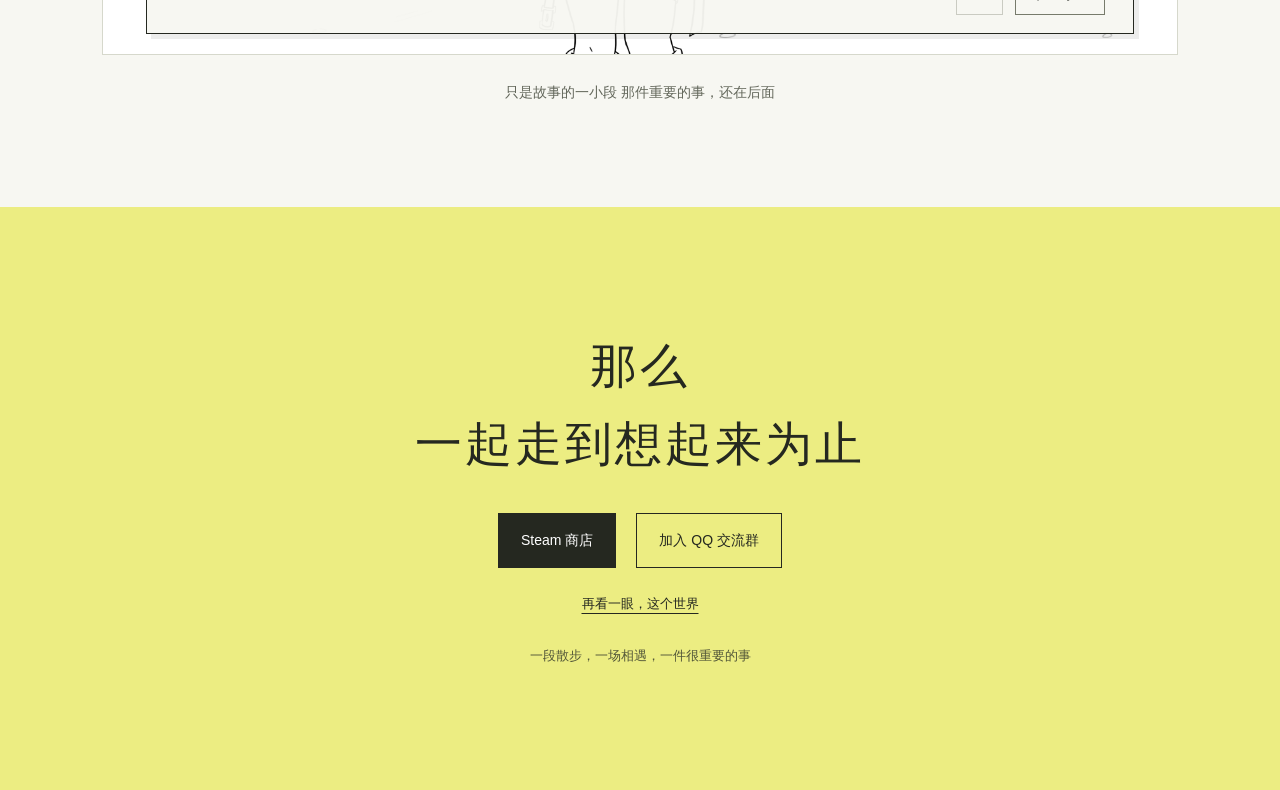
==== commit 41213bf2: "Add link back to Kodachi homepage" ====
--- a/index.html
+++ b/index.html
@@ -13,7 +13,7 @@
   <a class="skip" href="#story">跳到故事介绍</a>
   <header class="header">
     <a class="brand" href="#home">MIU<i aria-hidden="true">＊</i></a>
-    <nav aria-label="主导航"><a href="#story">故事</a><a href="#characters">相遇</a><a href="#scenes">足迹</a><a class="nav-read" href="#excerpt">读一小段</a></nav>
+    <nav aria-label="主导航"><a href="https://kodachi.top/">回主页</a><a href="#story">故事</a><a href="#characters">相遇</a><a href="#scenes">足迹</a><a class="nav-read" href="#excerpt">读一小段</a></nav>
   </header>
   <main>
     <section class="hero" id="home" aria-labelledby="title">
@@ -60,3 +60,4 @@
 
 
 
+
--- a/style.css
+++ b/style.css
@@ -1,8 +1,9 @@
+@font-face{font-family:"Shantell Sans";src:url("assets/fonts/ShantellSans.ttf") format("truetype");font-weight:300 800;font-style:normal;font-display:swap}
 :root{--paper:#f7f7f2;--ink:#252820;--muted:#62665a;--yellow:#eced82;--line:#d6d8cc;--serif:"Songti SC","Noto Serif CJK SC","Source Han Serif SC","SimSun",serif}*{box-sizing:border-box}html{scroll-behavior:smooth;scroll-padding-top:90px}body{margin:0;color:var(--ink);background:var(--paper);font-family:"Microsoft YaHei","PingFang SC",sans-serif;font-size:16px;line-height:1.8}a{color:inherit;text-decoration:none}button{font:inherit;color:inherit;cursor:pointer}a,button{-webkit-tap-highlight-color:transparent}a:focus-visible,button:focus-visible{outline:3px solid #77791d;outline-offset:5px}::selection{background:var(--yellow)}.skip{position:fixed;top:-100px;left:15px;padding:10px;background:var(--yellow);z-index:20}.skip:focus{top:10px}.header{height:88px;padding:0 5%;display:flex;justify-content:space-between;align-items:center;border-bottom:1px solid var(--line);background:var(--paper);position:relative;z-index:3}.brand{font-family:var(--serif);font-weight:bold;font-size:22px;letter-spacing:2px;display:flex;align-items:baseline;gap:5px}.brand span{font-size:15px}.brand i{font-style:normal;font-size:28px;margin-left:12px}nav{display:flex;align-items:center;gap:34px;font-size:14px}nav a:hover{box-shadow:0 2px var(--ink)}.nav-read{border:1px solid var(--ink);padding:8px 17px}.hero{position:relative;min-height:740px;height:calc(100svh - 88px);max-height:1000px;overflow:hidden;background:#fff}.hero-street{position:absolute;width:100%;height:100%;object-fit:cover;opacity:.28;bottom:0}.hero:after{content:"";position:absolute;inset:0;background:linear-gradient(90deg,#f7f7f2 0%,#f7f7f2e8 30%,transparent 72%);pointer-events:none}.hero-copy{position:relative;z-index:2;margin-left:9%;padding-top:80px;width:55%}.eyebrow{font-size:13px;letter-spacing:3px}.hero h1{font-family:var(--serif);font-size:clamp(54px,5.6vw,90px);line-height:1.25;letter-spacing:8px;font-weight:500;margin:32px 0}.hero h1 span{margin-left:1em}.hero h1 b{color:#8c9142;font-weight:400;position:absolute}.hero-line{font-family:var(--serif);font-size:22px;margin:32px 0 20px}.highlight{background:linear-gradient(transparent 60%,var(--yellow) 60%)}.hero-sub{font-size:15px;color:var(--muted);line-height:2}.button{display:inline-flex;justify-content:space-between;gap:40px;padding:14px 22px;background:var(--ink);color:white;font-size:14px;margin-top:23px;border:1px solid var(--ink);transition:background .2s,color .2s}.button:hover{background:var(--yellow);color:var(--ink)}.hero-character{position:absolute;right:7%;bottom:20px;width:34%;height:90%;z-index:1}.hero-character>img{height:100%;width:100%;object-fit:contain;object-position:center bottom;mix-blend-mode:multiply}.speech{position:absolute;right:-8%;top:9%;font-family:var(--serif);font-size:18px;letter-spacing:2px;transform:rotate(6deg);background:var(--yellow);padding:18px 22px;z-index:2}.speech strong{font-weight:400}.hero-bottom{position:absolute;bottom:0;left:5%;right:5%;z-index:2;display:flex;justify-content:space-between;padding:18px 0;border-top:1px solid #9999;font-size:12px;letter-spacing:1px;background:#f7f7f2b8}.section{padding:88px 8%;scroll-margin-top:0}.section-label{display:flex;justify-content:space-between;border-top:1px solid var(--ink);padding-top:14px;font-size:12px;letter-spacing:2px}.story-grid{display:grid;grid-template-columns:1fr 1fr;gap:10%;margin-top:65px}h2{font-family:var(--serif);font-size:clamp(30px,3.2vw,46px);font-weight:400;line-height:1.65;margin:0;letter-spacing:3px}h2 em{font-style:normal;background:linear-gradient(transparent 73%,var(--yellow) 73%)}.story-text{color:var(--muted);font-size:16px}.story-text p:first-child{margin-top:0}.story-text p{margin-bottom:26px;line-height:2.2}.story-end strong{color:var(--ink);font-family:var(--serif);font-size:24px;line-height:2.4;font-weight:400}.notes{display:flex;gap:40px;margin-top:45px;font-size:13px;letter-spacing:2px}.notes span:before{content:"＋";margin-right:12px}.characters{background:#edefe7}.section-heading{display:flex;align-items:end;justify-content:space-between;gap:30px;margin:45px 0}.section-heading p{color:var(--muted);font-size:14px}.character-grid{display:grid;grid-template-columns:repeat(4,minmax(0,1fr));gap:24px}.portrait{height:355px;position:relative;overflow:hidden;border-bottom:1px solid #9fa493;background:#f7f7f2}.portrait img{width:100%;height:auto;mix-blend-mode:multiply;position:absolute;top:22px;transition:transform .4s}.character:hover .portrait img{transform:translateY(-7px)}.character-number{position:absolute;top:10px;left:13px;font-family:var(--serif);color:#686d5f;font-size:15px;z-index:1}.character-info{padding-top:20px}.tag{font-size:12px;color:var(--muted);letter-spacing:1px}h3{font-family:var(--serif);font-size:25px;font-weight:400;margin:7px 0 14px}h3 small{font-family:Arial,sans-serif;font-size:10px;letter-spacing:1px;display:block;color:var(--muted);margin-top:4px}.character-info p{font-size:14px;color:var(--muted);line-height:2}.character-info blockquote{margin:15px 0;font-family:var(--serif);font-size:17px}.scene-grid{display:grid;grid-template-columns:1fr 1fr;gap:42px 30px}figure{margin:0}figure img{display:block;width:100%;height:auto;border:1px solid var(--line);background:white}figcaption{display:flex;justify-content:space-between;gap:12px;margin-top:14px;font-size:13px}figcaption span+span{color:var(--muted)}.wide-scene{grid-column:1/-1}.wide-scene img{max-height:470px;object-fit:cover;object-position:center 60%}.excerpt{padding-top:30px}.novel{position:relative;aspect-ratio:16/9;min-height:400px;overflow:hidden;background:#fff;border:1px solid var(--line)}.novel-bg{width:100%;height:100%;position:absolute;object-fit:cover;opacity:.55}.novel-her{position:absolute;height:135%;width:76%;object-fit:contain;top:4%;left:12%}.dialogue{position:absolute;bottom:20px;left:4%;right:4%;padding:18px 28px;background:#f7f7f2f5;border:1px solid var(--ink);box-shadow:5px 5px 0 #25282015}.dialogue #speaker{display:inline-block;background:var(--yellow);padding:0 17px;font-size:14px}.dialogue #line{font-family:var(--serif);font-size:24px;margin:12px 0;min-height:44px}.dialogue-controls{display:flex;justify-content:end;align-items:center;gap:12px;font-size:13px}.dialogue-controls>span{margin-right:auto;letter-spacing:2px;color:var(--muted)}.dialogue button{background:transparent;border:1px solid #777b6c;padding:6px 16px;min-height:40px}.dialogue button:hover:not(:disabled){background:var(--yellow)}.dialogue button:disabled{opacity:.35;cursor:default}.excerpt-note{text-align:center;color:var(--muted);font-size:14px;margin-top:25px}.ending{text-align:center;padding:90px 24px 110px;background:var(--yellow)}.ending h2{margin:30px 0;font-size:clamp(32px,3.7vw,52px)}.ending p{font-size:13px;margin-top:28px;color:#535739}footer{padding:28px 5%;display:flex;justify-content:space-between;gap:20px;font-size:12px}footer>a{font-family:var(--serif);font-size:16px}
 @media(min-width:1600px){.section{padding-left:max(8%,calc((100% - 1340px)/2));padding-right:max(8%,calc((100% - 1340px)/2))}.portrait{height:420px}}
 @media(max-width:1000px){.header{padding:0 4%}nav{gap:20px}.hero-copy{margin-left:6%;padding-top:80px;width:64%}.hero-character{right:-7%;width:48%;height:77%}.speech{right:18%;top:-4%;font-size:14px}.hero h1{font-size:64px}.character-grid{grid-template-columns:repeat(2,minmax(0,1fr));gap:40px 25px}.portrait{height:410px}.portrait img{width:88%;left:6%}.section{padding:65px 6%}.story-grid{gap:6%}.story-text br{display:none}}
 @media(max-width:640px){.header{height:auto;min-height:90px;flex-wrap:wrap;justify-content:center;padding:12px 15px;gap:8px}.brand{font-size:18px}.brand span{font-size:13px}.brand i{font-size:20px}nav{width:100%;justify-content:center;gap:27px;font-size:12px}.nav-read{padding:2px 8px}.hero{height:850px;min-height:0;max-height:none}.hero-copy{padding-top:30px;margin-left:7%;width:86%}.hero h1{font-size:49px;letter-spacing:5px;margin:22px 0}.hero h1 span{margin-left:.5em}.eyebrow{font-size:12px;letter-spacing:2px}.hero-line{font-size:18px;margin-top:20px}.hero-sub{font-size:13px}.button{margin-top:14px;padding:11px 18px;font-size:13px}.hero-character{height:420px;bottom:32px;width:66%;right:-1%}.speech{right:auto;left:-36%;top:32%;font-size:14px;padding:15px}.hero-street{height:55%;bottom:0;opacity:.4}.hero:after{background:linear-gradient(#f7f7f2 20%,#f7f7f200 70%)}.hero-bottom{font-size:11px;padding:12px 0}.hero-bottom>span:last-child{display:none}.section{padding:48px 6%}.section-label{font-size:11px;letter-spacing:1px}.story-grid{grid-template-columns:1fr;gap:25px;margin-top:30px}h2{font-size:30px}.story-text{font-size:15px}.notes{gap:12px;flex-wrap:wrap;margin-top:18px;font-size:11px;letter-spacing:0}.notes span:before{margin-right:4px}.section-heading{align-items:start;flex-direction:column;gap:12px;margin:30px 0}.section-heading p{margin:0}.portrait{height:260px}.portrait img{width:115%;left:-7.5%}.character-grid{gap:25px 15px}h3{font-size:22px}.tag{font-size:11px}.character-info p{font-size:13px}.scene-grid{grid-template-columns:1fr;gap:28px}.wide-scene{grid-column:auto}.wide-scene img{max-height:none}figcaption{font-size:12px}.novel{aspect-ratio:auto;height:490px;min-height:0}.novel-bg{object-position:45%}.novel-her{height:105%;width:110%;left:-5%}.dialogue{bottom:12px;padding:14px;left:3%;right:3%}.dialogue #line{font-size:20px;min-height:60px}.dialogue-controls{gap:8px}.dialogue button{padding:6px 12px}.excerpt-note{font-size:12px}.ending{padding:65px 20px}.ending h2{font-size:32px}footer{flex-wrap:wrap;justify-content:center;font-size:11px}footer>a{width:100%;text-align:center}}
-.brand{font-family:Georgia,"Times New Roman",serif;font-size:30px;letter-spacing:5px}.hero h1{font-family:Georgia,"Times New Roman",serif;font-size:clamp(110px,13vw,200px);line-height:1.15;letter-spacing:.09em;margin:28px 0 32px}.ending>.eyebrow{font-family:Georgia,"Times New Roman",serif;font-size:24px;letter-spacing:6px}
+.brand{font-family:"Shantell Sans",Georgia,"Times New Roman",serif;font-size:30px;letter-spacing:5px}.hero h1{font-family:"Shantell Sans",Georgia,"Times New Roman",serif;font-size:clamp(110px,13vw,200px);line-height:1.15;letter-spacing:.09em;margin:28px 0 32px}.ending>.eyebrow{font-family:Georgia,"Times New Roman",serif;font-size:24px;letter-spacing:6px}
 @media(max-width:640px){.brand{font-size:25px}.hero h1{font-size:100px;margin:18px 0 25px}.dialogue #line{font-size:18px;line-height:1.8;min-height:66px}}
 .character-info blockquote{font-family:"Microsoft YaHei","微软雅黑",sans-serif;color:var(--muted)}.dialogue #speaker[hidden]{display:none}footer{justify-content:center}
 @media(prefers-reduced-motion:reduce){html{scroll-behavior:auto}*{transition:none!important}}
